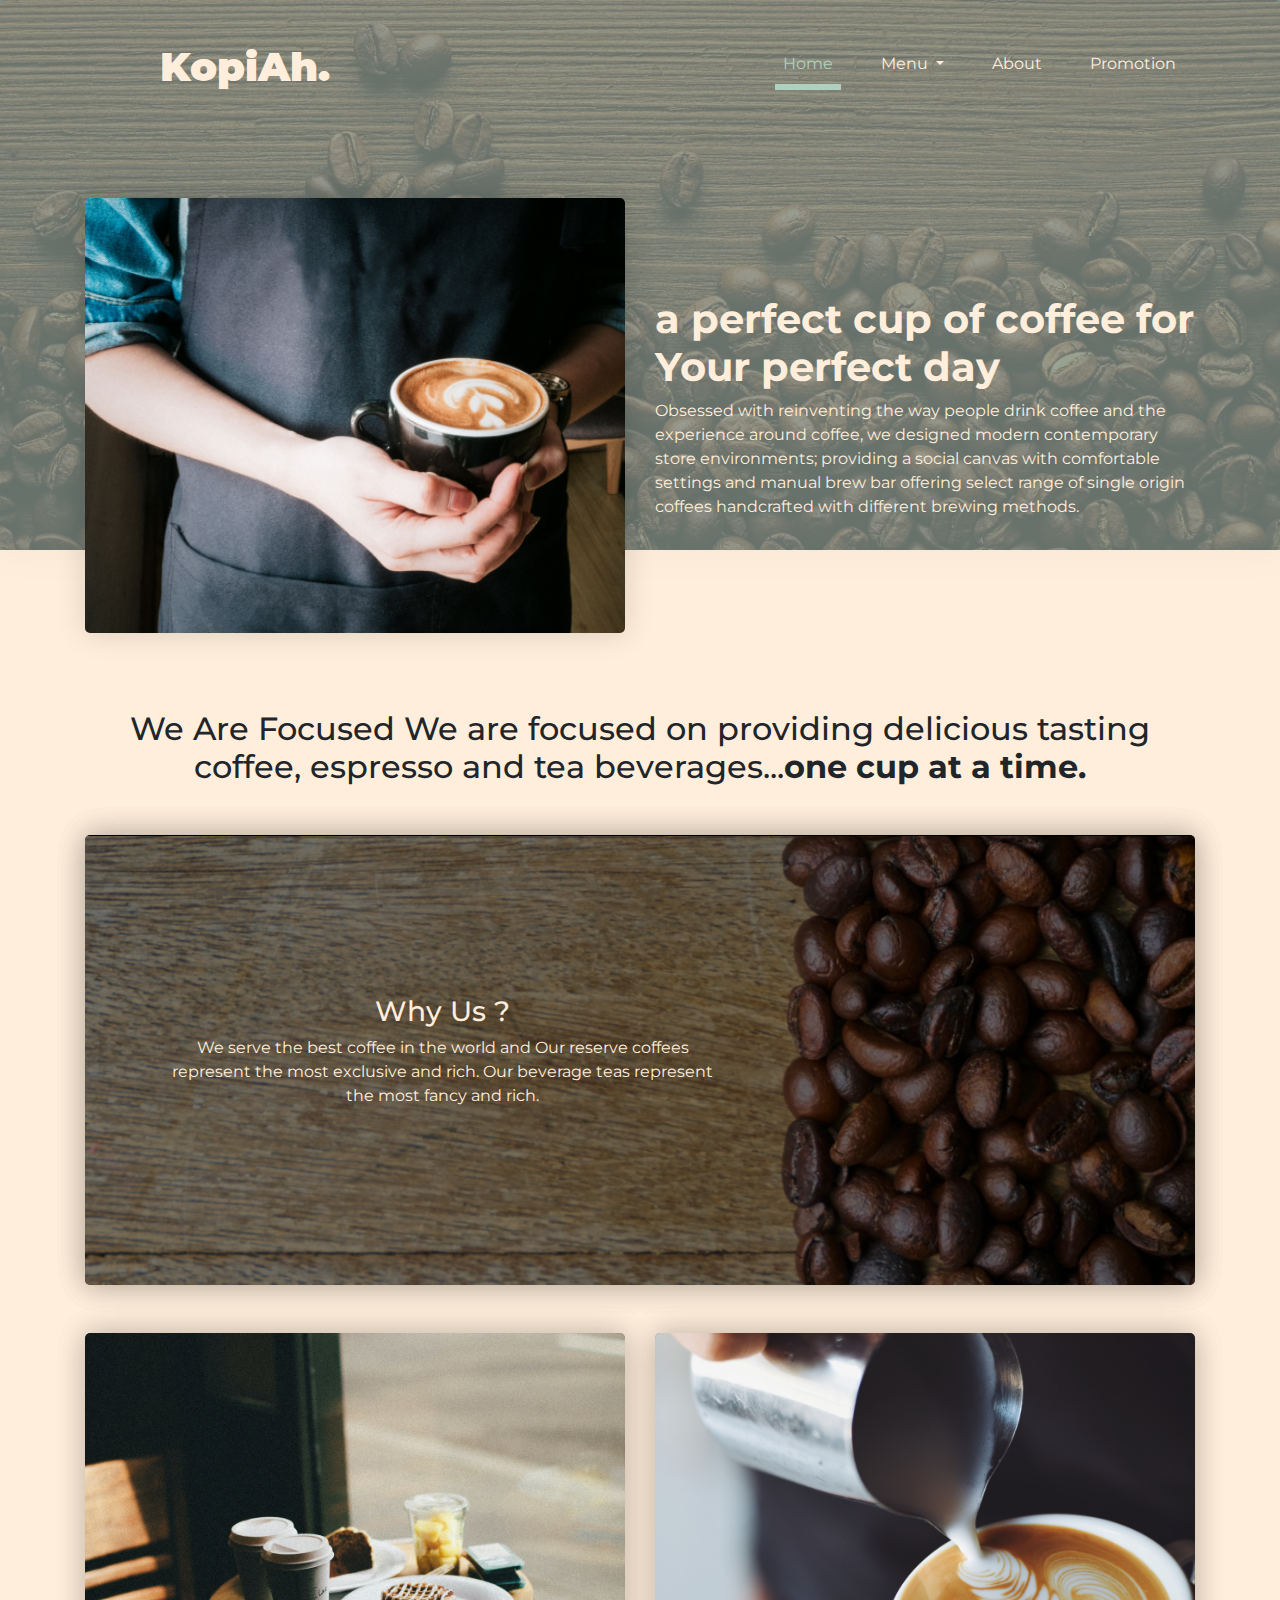
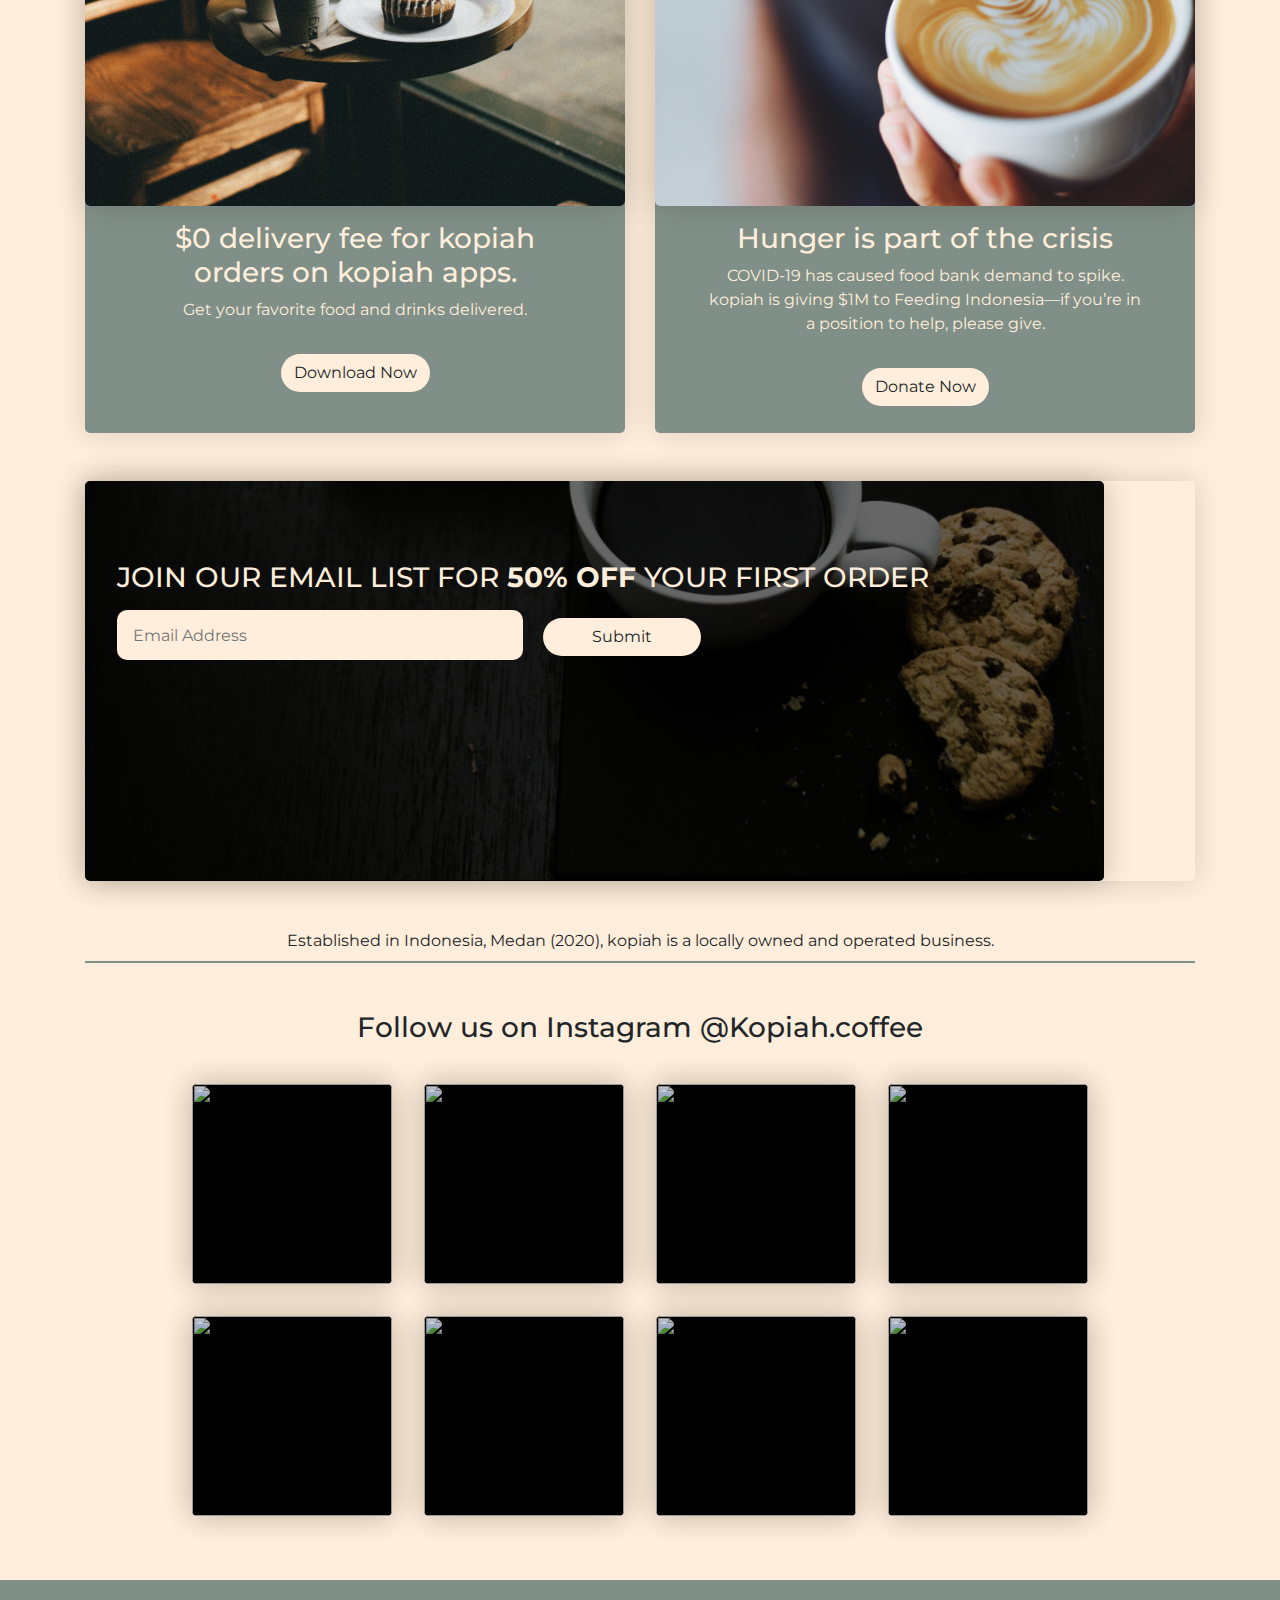
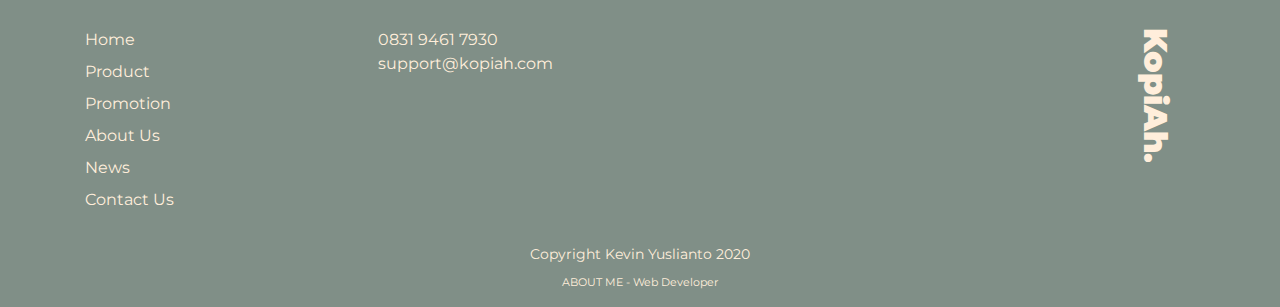
==== index.html @ e1c655a4 "initial commit" ====
<html>
    <head>
        <title>KopiAh</title>
         <script src="https://use.fontawesome.com/2a46727dc9.js"></script>
        <meta name="viewport" content="width=device-width, initial-scale=1.0">
        <link rel="stylesheet" href="https://stackpath.bootstrapcdn.com/bootstrap/4.3.1/css/bootstrap.min.css" integrity="sha384-ggOyR0iXCbMQv3Xipma34MD+dH/1fQ784/j6cY/iJTQUOhcWr7x9JvoRxT2MZw1T" crossorigin="anonymous">
        <script src="https://cdn.jsdelivr.net/npm/axios/dist/axios.min.js"></script>
        <script src="https://ajax.googleapis.com/ajax/libs/jquery/3.4.1/jquery.min.js"></script>
        <link href="https://fonts.googleapis.com/css2?family=Montserrat&display=swap" rel="stylesheet">
        <link rel='stylesheet' type="text/css" href="asset/style/style.css">
        <link rel='stylesheet' type="text/css" href="asset/style/animation.css">
     </head>
    
    <body>
    <header class="kopiah-header">
        <div class="kopiah-header">            
            <img src="asset/img/home%20(1).jpg" class="header-img kenburns-top">
        </div>
        
        <nav class="navbar navbar-expand-lg navbar-light">
          <a class="navbar-brand" href="index.html">KopiAh.</a>
          <button class="navbar-toggler" type="button" data-toggle="collapse" data-target="#navbarSupportedContent" aria-controls="navbarSupportedContent" aria-expanded="false" aria-label="Toggle navigation">
            <span class="navbar-toggler-icon"></span>
          </button>

          <div class="collapse navbar-collapse" id="navbarSupportedContent">
            <ul class="navbar-nav ml-auto">
              <li class="nav-item">
                <a class="nav-link active" href="index.html">Home</a>
              </li>
                <li class="nav-item dropdown">
                <a class="nav-link dropdown-toggle" href="#" id="navbarDropdownMenuLink" role="button" data-toggle="dropdown" aria-haspopup="true" aria-expanded="false">
                  Menu
                </a>
                <div class="dropdown-menu" aria-labelledby="navbarDropdownMenuLink" id="navCat">
                  <a class="dropdown-item" href="product.html">Other</a>
                </div>
              </li> 
              <li class="nav-item">
                <a class="nav-link" href="about.html">About</a>
              </li>              
              <li class="nav-item active">
                <a class="nav-link" href="promotion.html">Promotion</a>
              </li>
            </ul>
          </div>
        </nav>
        
        <div class="container headline">
            <div class="row">
                <div class="col-12 col-md-6 fade-in-left">
                    <img src="asset/img/home%20(2).png" width="100%" class="headline-img br">
                </div>
                <div class="col-12 col-md-6 headline-text fade-in-right">
                    <h1>a perfect cup of coffee for Your perfect day</h1>
                    <p>Obsessed with reinventing the way people drink coffee and the experience around coffee, we designed modern contemporary store environments; providing a social canvas with comfortable settings and manual brew bar offering select range of single origin coffees handcrafted with different brewing methods.</p>
                </div>
            </div>
        </div>
        
    </header>
        
        
    <main class="container-fluid home">
        
        <div class="container">
            
            <h2 class="text-center mb-5 fade-in-tl">We Are Focused We are focused on providing delicious tasting coffee, espresso and tea beverages...<b>one cup at a time.</b></h2>
            
            <div class="whyus br" id="nf">
                <div class="whyus-bg br">
                    <img src="asset/img/home%20(5).png" class="whyus-bg" width="">
                </div>                
                <div class="whyus-text">
                    <h3>Why Us ?</h3>
                    <p>We serve the best coffee in the world and Our reserve coffees represent the most exclusive and rich. Our beverage teas represent the most fancy and rich.</p>
                </div>
            </div>
            
            <div class="row text-center mt-5" id="nf">
                <div class="col-12 col-md-6">
                    <div class="promotion br">
                    <img src="asset/img/home%20(3).png" width="100%">
                    <div class="main-promo">
                        <h3>$0 delivery fee for kopiah orders on kopiah apps.</h3>
                        <p>Get your favorite food and drinks delivered.</p>
                        <button class="btn btnfull mt-3">Download Now</button>
                    </div>
                    </div>                    
                </div>
                <div class="col-12 col-md-6" id="nf">
                    <div class="promotion br">
                    <img src="asset/img/home%20(4).png" width="100%">
                    <div class="main-promo">
                        <h3>Hunger is part of the crisis</h3>
                        <p>COVID-19 has caused food bank demand to spike. kopiah is giving $1M to Feeding Indonesia—if you’re in a position to help, please give.</p>
                        <button class="btn btnfull mt-3">Donate Now</button>
                    </div>
                    </div>
                    
                </div>
            </div>
            
            <div class="newslatter mt-5 br" id="nf">
                <div class="newslatter-overlay br">
                    <img src="asset/img/home%20(6).png">
                </div>
                <div class="newslatter-main">
                    <h3>JOIN OUR EMAIL LIST FOR <b>50% OFF</b> YOUR FIRST ORDER</h3>
                    
                    <form class='newslatter-input mt-3'>
                        <input name='email' type="email" placeholder="Email Address" required>
                        <button class="btn btnfull px-5">Submit</button>
                    </form>
                    
                    <div class="medsos">
                        <a href="https://www.facebook.com/kevin.yuslianto"><i class="fa fa-facebook"></i></a>
                        <a href="https://www.instagram.com/kevinyus/"><i class="fa fa-instagram"></i></a>
                        <a href="mailto:kevinyusyus@gmail.com"><i class="fa fa-twitter"></i></a>                        
                    </div>
                </div>
            </div>
            
            <div class="short-story text-center mt-5" id="nf">
                <p class="m-0">Established in Indonesia, Medan (2020), kopiah is a locally owned and operated business.</p>
                <div class="dropdown-divider">
                </div>
            </div>
            
            <div class="ig-container mt-5" id="nf">
                <h3 class="text-center">Follow us on Instagram @Kopiah.coffee</h3>
                <div class="mt-4 ig-list-pic">
                    
                </div>                
            </div>
            
        </div>
    </main>
    
    <footer class="kopiah-footer">
        
        <div class="container">
            <div class="row">
                <div class="col-12 col-md-6">
                    <div class="row">
                        <div class="col-6">
                            <div class="footer-link">
                                <a href="index.html">Home</a>
                            </div>
                            <div class="footer-link">
                                <a href="product.html">Product</a>
                            </div>
                            <div class="footer-link">
                                <a href="promotion.html">Promotion</a>
                            </div>
                            <div class="footer-link">
                                <a href="about.html">About Us</a>
                            </div>
                            <div class="footer-link">
                                <a href="news.html">News</a>
                            </div>
                            <div class="footer-link">
                                <a href="contact.html">Contact Us</a>
                            </div>                            
                        </div>
                        <div class="col-6">
                            <div class="footer-contact">
                                <p><i class="fa fa-phone mr-2"></i>0831 9461 7930</p>
                                <p><i class="fa fa-envelope mr-2"></i>support@kopiah.com</p>
                            </div>
                        </div>                        
                        
                    </div>
                </div>
                <div class="col-12 col-md-6">
                    <div class="footer-brand">
                        <h1>KopiAh.</h1>
                    </div>
                </div>
            </div>
            <div class="copyright text-center mt-4">
                <p>Copyright Kevin Yuslianto 2020</p>
                <a href="me.html" class="me">ABOUT ME - Web Developer</a>
            </div>
        </div>
    </footer>
    <script src="asset/script/script.js"></script>
    <script src="https://code.jquery.com/jquery-3.3.1.slim.min.js" integrity="sha384-q8i/X+965DzO0rT7abK41JStQIAqVgRVzpbzo5smXKp4YfRvH+8abtTE1Pi6jizo" crossorigin="anonymous"></script>
    <script src="https://cdnjs.cloudflare.com/ajax/libs/popper.js/1.14.7/umd/popper.min.js" integrity="sha384-UO2eT0CpHqdSJQ6hJty5KVphtPhzWj9WO1clHTMGa3JDZwrnQq4sF86dIHNDz0W1" crossorigin="anonymous"></script>
    <script src="https://stackpath.bootstrapcdn.com/bootstrap/4.3.1/js/bootstrap.min.js" integrity="sha384-JjSmVgyd0p3pXB1rRibZUAYoIIy6OrQ6VrjIEaFf/nJGzIxFDsf4x0xIM+B07jRM" crossorigin="anonymous"></script>
    </body>
</html>
---- asset/style/style.css ----
:root {
    --red : #BA3B46;
    --cream : #FFEEDB;
    --light-green : #AFD0BF;
    --dark-green : #808F87;
    --cyan : #61C9AB;
}

@import url();
@font-face {
  font-family: 'Montserrat-Black';
  src : url('../font/Montserrat-Black.ttf')
}
body {
    font-family: 'Montserrat'
}
img {
    object-fit: cover;
}
.btnfull{
    background: var(--cream);
    border-radius: 53px;
}
.btnfull:hover{
    background-color: var(--cyan);
}
.br,img {
    box-shadow: 0px 0px 30px rgba(0, 0, 0, 0.15);
    border-radius: 5px;
}
.dropdown-divider{
    border: 1px solid #808F87;
}
/*HEAD Start*/
.dropdown-menu {
    background-color: var(--cream);
}
header.kopiah-header,img.header-img{
    height: 550px;
}
div.kopiah-header {
    height: 550px;
    background-color: var(--dark-green);
    position: absolute;
    
}
.header-img{
    width: 100%;
/*    object-fit: cover;*/
    opacity: 0.2;
}
nav.navbar {
    padding : 2rem 5rem 1rem 10rem;
}
.navbar-brand {
    font-family: 'Montserrat-Black';
    color: var(--cream)!important;
    font-size: 2.5rem;
}
.nav-item {
    margin : 0 1rem;
}
.nav-link {
    color: var(--cream)!important;
}
.nav-link:hover, .footer-link a:hover {
    transition-duration: 0.2s;
    color: var(--cyan)!important;
}
.nav-link.active{
    color: var(--light-green)!important;
    border-bottom: 6px solid #AFD0BF;
}
.title-text {
    position: absolute;
    width: 100%;
    text-align: right;
    font-family: 'Montserrat-Black';
    color: var(--cream);
    margin: auto;
    padding-right: 20rem;
    top: 10rem;
}
.title-text h1 {
    font-size: 10rem;
    margin-top: 5rem;
}
/*Head end*/


.container-fluid.home{
    padding-top: 10rem;
}
.container.headline {
    margin-top: 5rem;
}
main.container-fluid {
    background-color: var(--cream);
    padding-bottom: 3rem;
}

/*Headline*/
.headline-text {
    align-self: center;
    color: var(--cream);
}
.headline-text h1 {
    font-weight: bold;
}
/*Headline*/

/*Why us */
.whyus{
    position: relative;
}
.whyus,.whyus-bg{
    height: 450px;
}
div.whyus-bg{
    position: absolute;
    background-color: black;
}
img.whyus-bg{
    width: 100%;
    opacity: 0.5;
}
.whyus-text {
    margin-top: 10rem;
    margin-left: 5rem;
    position: absolute;
    color: var(--cream);
    text-align: center;
    width: 50%;
}
/*why us*/

/*promotion*/
.promotion {
    background: var(--dark-green);
    height: 700px;
}
.main-promo{
    color: var(--cream);
    padding: 1rem 3rem;
}
/*promotion*/

/*newlatter*/
.newslatter{
    color: var(--cream);
    position: relative;
}
.newslatter,.newslatter-overlay,.newslatter-overlay img{
    height: 400px;
}
div.newslatter-overlay,div.newslatter-main {
    position: absolute;
}
div.newslatter-overlay{
    background: #000000;
}
.newslatter-overlay img {
    opacity: 0.4;
    width: 100%;
}
.newslatter-main{
    margin-top: 5rem;
    margin-left: 2rem;
}
.newslatter-input input {
    padding: 0 1rem;
    margin-right: 1rem;
    height: 50px;
    border: 0;
    width: 50%;
    background: var(--cream);
    border-radius: 10px;
}
div.medsos{
    margin-top: 5rem;
}
.medsos a {
    margin-right: 2rem;
    color: var(--cream);
    font-size: 2rem;
}
.medsos a:hover{
    color: var(--red);
}
/*newlatter*/

/*IG*/
.ig-pic{
    background-color: black;
    position: relative;
}
.ig-pic,.ig-pic img {
    width: 200px;
    height: 200px;
}
.ig-pic img{
    position: absolute;
    opacity: 0.8;
}
.ig-pic img:hover {
    transition-duration: 0.5s;
    opacity: 0.5;
}
.ig-pic h3 {
    font-size: 2rem;
    width: 100%;
    text-align: center;
    color: var(--cream);
    position: absolute;
    bottom: 50%;
}
.ig-list-pic{
    display: flex;
    flex-wrap: wrap;
    justify-content: center;
}
/*IG*/

/*Footer start*/
.kopiah-footer{
    background-color: var(--dark-green);
    color : var(--cream);
    padding: 3rem 0 1rem 0;
}
.footer-link {
    margin-bottom: 0.5rem;
}
.footer-link a {
    color: var(--cream);
}
.footer-contact p {
    margin: 0;
}
.footer-brand h1{
    font-family: 'Montserrat-Black';
    font-size: 2rem;
    writing-mode : vertical-lr;
    float: right;
}
.copyright p{
    font-size: 0.9rem;
    margin: 0;
    margin-bottom: 0.5rem;
}
.me{
    margin-top: 0.5rem;
    font-size: 0.7rem;
    color: var(--cream);
}
/*Footer end*/

@media(max-width : 480px){
    .title-text h1 {
        display: none;
    }
    nav.navbar {
        padding: 1rem;
    }
    .container.headline{
        margin: 0;
    }
    .headline-img{
        display: none;
    }
}
---- asset/style/animation.css ----
.fade-in-tl {
    -webkit-animation: fade-in-tl 0.6s cubic-bezier(0.390, 0.575, 0.565, 1.000) both;
    animation: fade-in-tl 0.6s cubic-bezier(0.390, 0.575, 0.565, 1.000) both;
}

.focus-in-contract {
    -webkit-animation: focus-in-contract 0.7s cubic-bezier(0.250, 0.460, 0.450, 0.940) both;
    animation: focus-in-contract 0.7s cubic-bezier(0.250, 0.460, 0.450, 0.940) both;
}

.fade-in-left {
    animation: fade-in-left 0.6s cubic-bezier(0.390, 0.575, 0.565, 1.000) both;
}

.fade-in-right {
    animation: fade-in-right 0.6s cubic-bezier(0.390, 0.575, 0.565, 1.000) both;
}

.fade-in-fwd {
    animation: fade-in-fwd 1s cubic-bezier(0.390, 0.575, 0.565, 1.000) both;
}

@keyframes fade-in-fwd {
    0% {
        transform: translateZ(-80px);
        opacity: 0;
    }

    100% {
        transform: translateZ(0);
        opacity: 1;
    }
}

@keyframes fade-in-right {
    0% {
        transform: translateX(10rem);
        opacity: 0;
    }

    100% {
        transform: translateX(0);
        opacity: 1;
    }
}

@keyframes fade-in-left {
    0% {
        transform: translateX(-5rem);
        opacity: 0;
    }

    100% {
        transform: translateX(0);
        opacity: 1;
    }
}


@-webkit-keyframes fade-in-tl {
    0% {
        -webkit-transform: translateX(-50px) translateY(-50px);
        transform: translateX(-50px) translateY(-50px);
        opacity: 0;
    }

    100% {
        -webkit-transform: translateX(0) translateY(0);
        transform: translateX(0) translateY(0);
        opacity: 1;
    }
}

@keyframes fade-in-tl {
    0% {
        -webkit-transform: translateX(-50px) translateY(-50px);
        transform: translateX(-50px) translateY(-50px);
        opacity: 0;
    }

    100% {
        -webkit-transform: translateX(0) translateY(0);
        transform: translateX(0) translateY(0);
        opacity: 1;
    }
}

@-webkit-keyframes focus-in-contract {
    0% {
        letter-spacing: 1em;
        -webkit-filter: blur(12px);
        filter: blur(12px);
        opacity: 0;
    }

    100% {
        -webkit-filter: blur(0px);
        filter: blur(0px);
        opacity: 1;
    }
}

@keyframes focus-in-contract {
    0% {
        letter-spacing: 1em;
        -webkit-filter: blur(12px);
        filter: blur(12px);
        opacity: 0;
    }

    100% {
        -webkit-filter: blur(0px);
        filter: blur(0px);
        opacity: 1;
    }
}
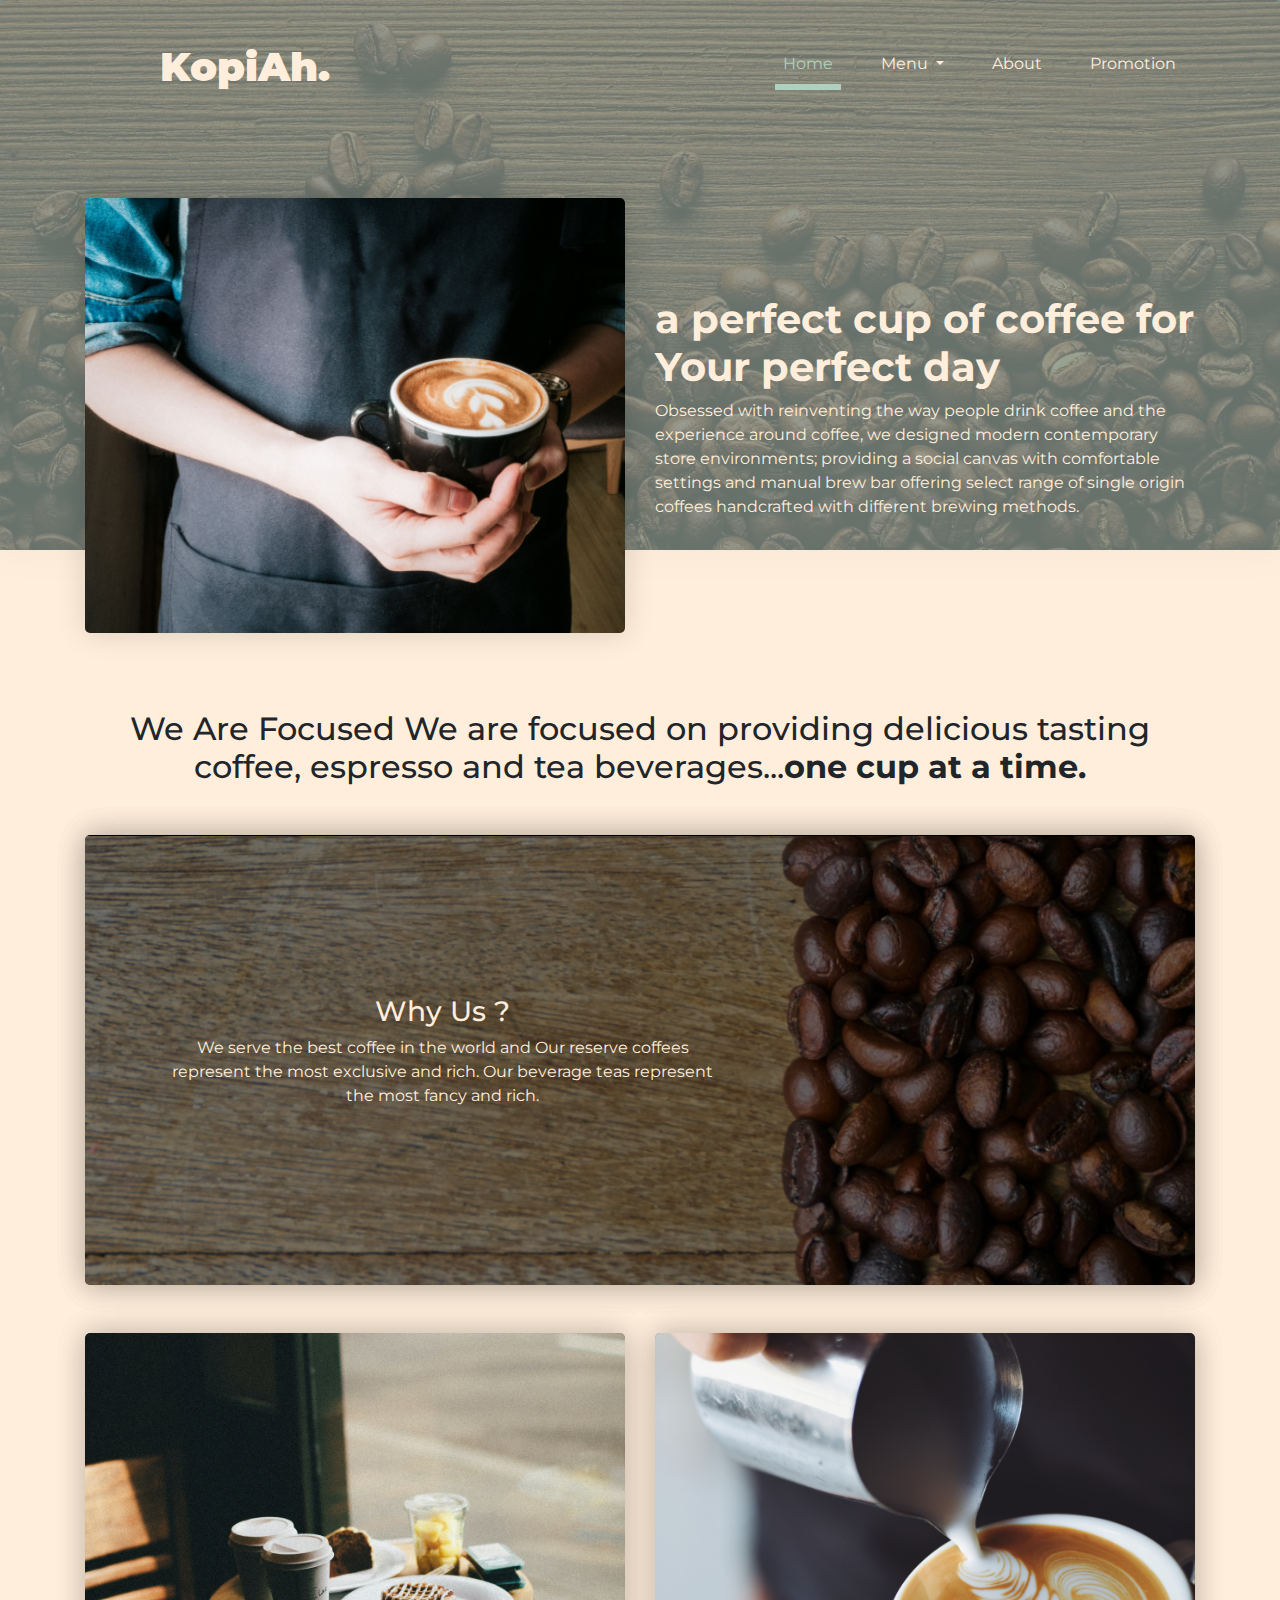
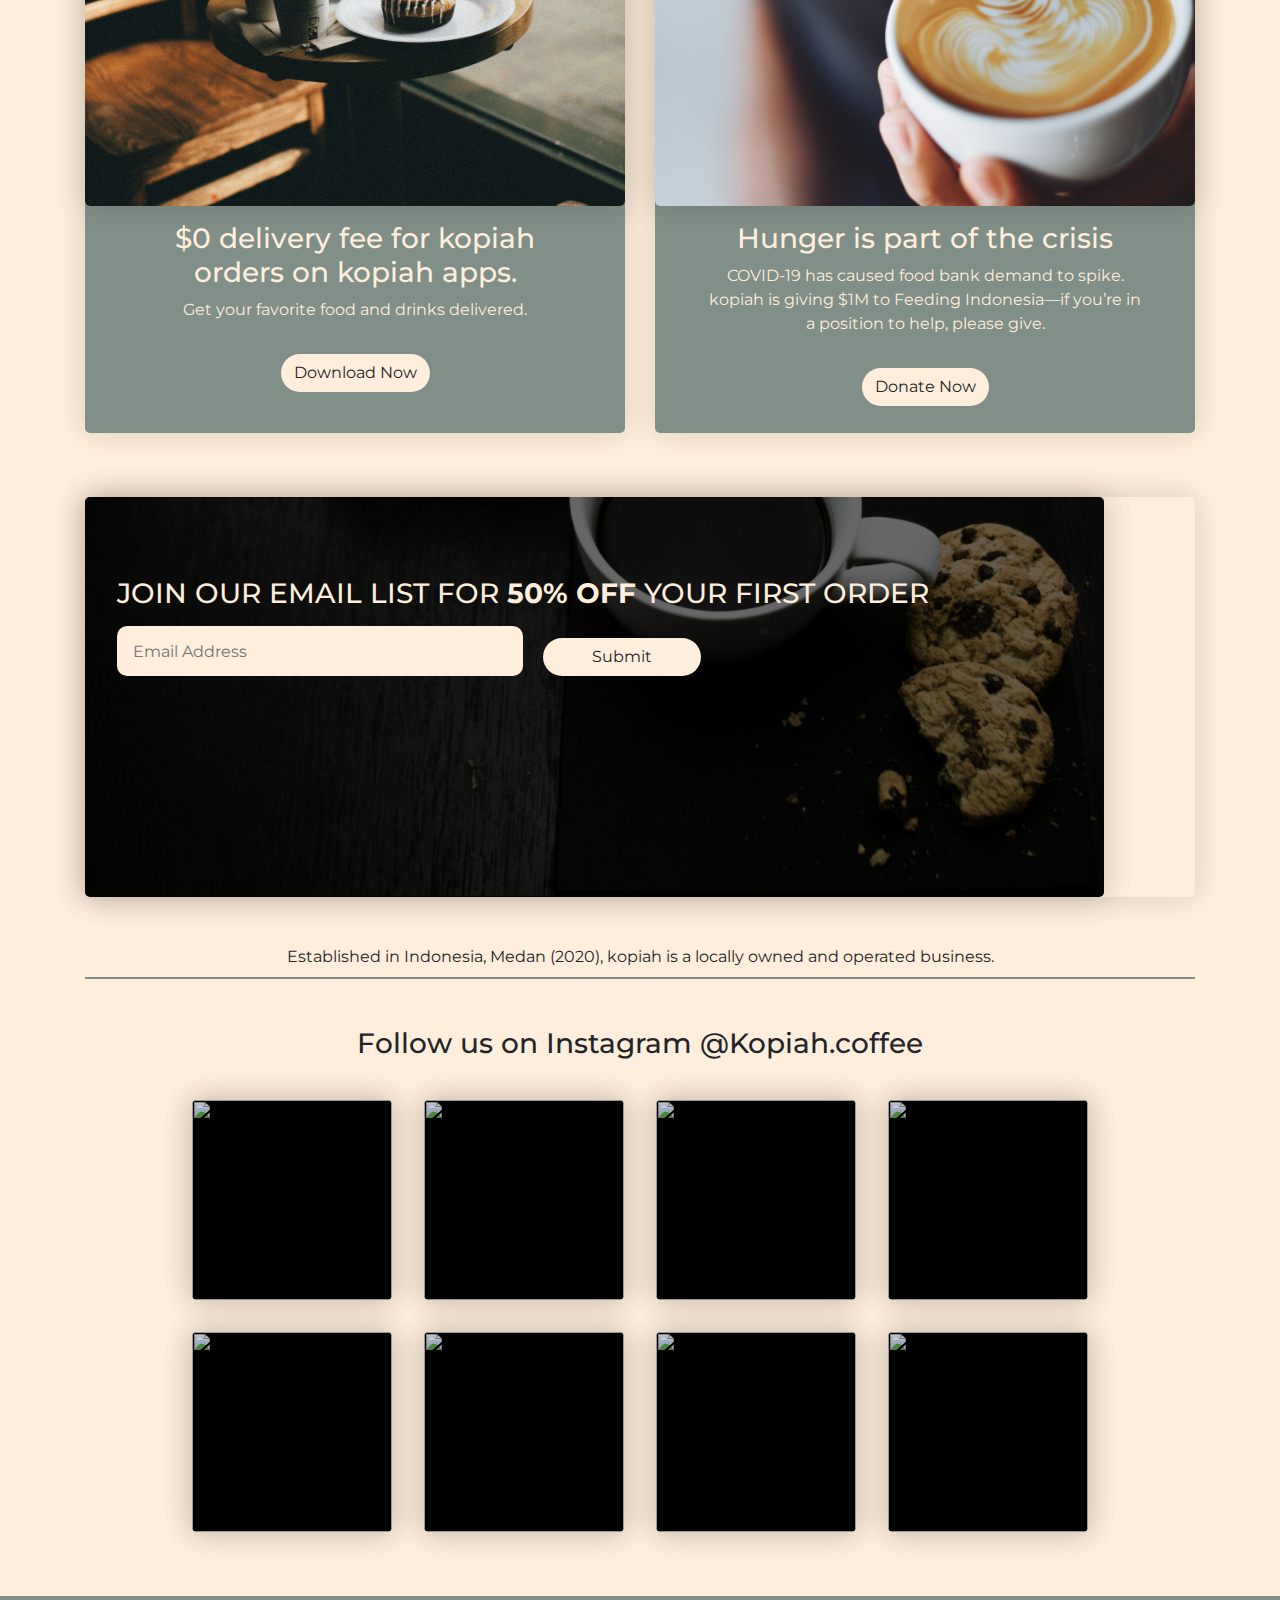
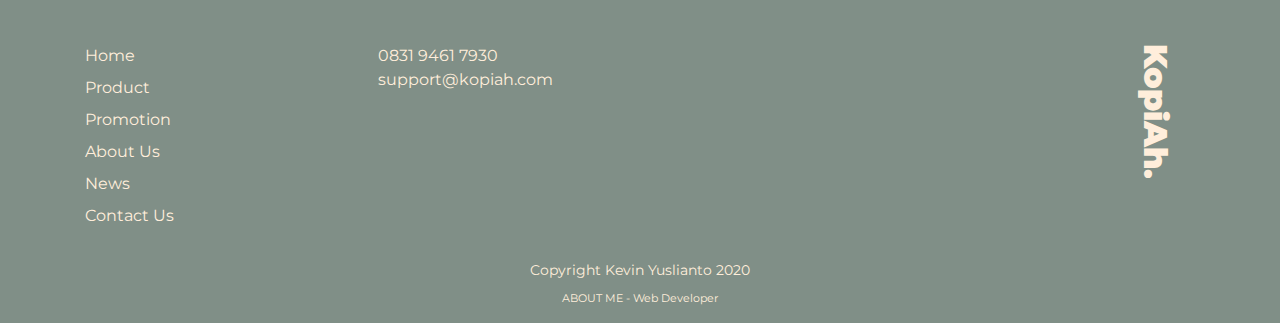
==== commit 52a0874f: "fix" ====
--- a/index.html
+++ b/index.html
@@ -1,51 +1,52 @@
 <html>
-    <head>
-        <title>KopiAh</title>
-         <script src="https://use.fontawesome.com/2a46727dc9.js"></script>
-        <meta name="viewport" content="width=device-width, initial-scale=1.0">
-        <link rel="stylesheet" href="https://stackpath.bootstrapcdn.com/bootstrap/4.3.1/css/bootstrap.min.css" integrity="sha384-ggOyR0iXCbMQv3Xipma34MD+dH/1fQ784/j6cY/iJTQUOhcWr7x9JvoRxT2MZw1T" crossorigin="anonymous">
-        <script src="https://cdn.jsdelivr.net/npm/axios/dist/axios.min.js"></script>
-        <script src="https://ajax.googleapis.com/ajax/libs/jquery/3.4.1/jquery.min.js"></script>
-        <link href="https://fonts.googleapis.com/css2?family=Montserrat&display=swap" rel="stylesheet">
-        <link rel='stylesheet' type="text/css" href="asset/style/style.css">
-        <link rel='stylesheet' type="text/css" href="asset/style/animation.css">
-     </head>
-    
-    <body>
+
+<head>
+    <title>KopiAh</title>
+    <script src="https://use.fontawesome.com/2a46727dc9.js"></script>
+    <meta name="viewport" content="width=device-width, initial-scale=1.0">
+    <link rel="stylesheet" href="https://stackpath.bootstrapcdn.com/bootstrap/4.3.1/css/bootstrap.min.css" integrity="sha384-ggOyR0iXCbMQv3Xipma34MD+dH/1fQ784/j6cY/iJTQUOhcWr7x9JvoRxT2MZw1T" crossorigin="anonymous">
+    <script src="https://cdn.jsdelivr.net/npm/axios/dist/axios.min.js"></script>
+    <script src="https://ajax.googleapis.com/ajax/libs/jquery/3.4.1/jquery.min.js"></script>
+    <link href="https://fonts.googleapis.com/css2?family=Montserrat&display=swap" rel="stylesheet">
+    <link rel='stylesheet' type="text/css" href="asset/style/style.css">
+    <link rel='stylesheet' type="text/css" href="asset/style/animation.css">
+</head>
+
+<body>
     <header class="kopiah-header">
-        <div class="kopiah-header">            
+        <div class="kopiah-header">
             <img src="asset/img/home%20(1).jpg" class="header-img kenburns-top">
         </div>
-        
+
         <nav class="navbar navbar-expand-lg navbar-light">
-          <a class="navbar-brand" href="index.html">KopiAh.</a>
-          <button class="navbar-toggler" type="button" data-toggle="collapse" data-target="#navbarSupportedContent" aria-controls="navbarSupportedContent" aria-expanded="false" aria-label="Toggle navigation">
-            <span class="navbar-toggler-icon"></span>
-          </button>
+            <a class="navbar-brand" href="index.html">KopiAh.</a>
+            <button class="navbar-toggler" type="button" data-toggle="collapse" data-target="#navbarSupportedContent" aria-controls="navbarSupportedContent" aria-expanded="false" aria-label="Toggle navigation">
+                <span class="navbar-toggler-icon"></span>
+            </button>
 
-          <div class="collapse navbar-collapse" id="navbarSupportedContent">
-            <ul class="navbar-nav ml-auto">
-              <li class="nav-item">
-                <a class="nav-link active" href="index.html">Home</a>
-              </li>
-                <li class="nav-item dropdown">
-                <a class="nav-link dropdown-toggle" href="#" id="navbarDropdownMenuLink" role="button" data-toggle="dropdown" aria-haspopup="true" aria-expanded="false">
-                  Menu
-                </a>
-                <div class="dropdown-menu" aria-labelledby="navbarDropdownMenuLink" id="navCat">
-                  <a class="dropdown-item" href="product.html">Other</a>
-                </div>
-              </li> 
-              <li class="nav-item">
-                <a class="nav-link" href="about.html">About</a>
-              </li>              
-              <li class="nav-item active">
-                <a class="nav-link" href="promotion.html">Promotion</a>
-              </li>
-            </ul>
-          </div>
+            <div class="collapse navbar-collapse" id="navbarSupportedContent">
+                <ul class="navbar-nav ml-auto">
+                    <li class="nav-item">
+                        <a class="nav-link active" href="index.html">Home</a>
+                    </li>
+                    <li class="nav-item dropdown">
+                        <a class="nav-link dropdown-toggle" href="#" id="navbarDropdownMenuLink" role="button" data-toggle="dropdown" aria-haspopup="true" aria-expanded="false">
+                            Menu
+                        </a>
+                        <div class="dropdown-menu" aria-labelledby="navbarDropdownMenuLink" id="navCat">
+                            <a class="dropdown-item" href="product.html">Other</a>
+                        </div>
+                    </li>
+                    <li class="nav-item">
+                        <a class="nav-link" href="about.html">About</a>
+                    </li>
+                    <li class="nav-item active">
+                        <a class="nav-link" href="promotion.html">Promotion</a>
+                    </li>
+                </ul>
+            </div>
         </nav>
-        
+
         <div class="container headline">
             <div class="row">
                 <div class="col-12 col-md-6 fade-in-left">
@@ -57,88 +58,88 @@
                 </div>
             </div>
         </div>
-        
+
     </header>
-        
-        
+
+
     <main class="container-fluid home">
-        
+
         <div class="container">
-            
+
             <h2 class="text-center mb-5 fade-in-tl">We Are Focused We are focused on providing delicious tasting coffee, espresso and tea beverages...<b>one cup at a time.</b></h2>
-            
+
             <div class="whyus br" id="nf">
                 <div class="whyus-bg br">
                     <img src="asset/img/home%20(5).png" class="whyus-bg" width="">
-                </div>                
+                </div>
                 <div class="whyus-text">
                     <h3>Why Us ?</h3>
                     <p>We serve the best coffee in the world and Our reserve coffees represent the most exclusive and rich. Our beverage teas represent the most fancy and rich.</p>
                 </div>
             </div>
-            
+
             <div class="row text-center mt-5" id="nf">
-                <div class="col-12 col-md-6">
+                <div class="col-12 col-md-6 mb-3">
                     <div class="promotion br">
-                    <img src="asset/img/home%20(3).png" width="100%">
-                    <div class="main-promo">
-                        <h3>$0 delivery fee for kopiah orders on kopiah apps.</h3>
-                        <p>Get your favorite food and drinks delivered.</p>
-                        <button class="btn btnfull mt-3">Download Now</button>
+                        <img src="asset/img/home%20(3).png" width="100%">
+                        <div class="main-promo">
+                            <h3>$0 delivery fee for kopiah orders on kopiah apps.</h3>
+                            <p>Get your favorite food and drinks delivered.</p>
+                            <a class="btn btnfull mt-3" href="https://www.apple.com/ios/app-store/" target="_blank">Download Now</a>
+                        </div>
                     </div>
-                    </div>                    
                 </div>
                 <div class="col-12 col-md-6" id="nf">
                     <div class="promotion br">
-                    <img src="asset/img/home%20(4).png" width="100%">
-                    <div class="main-promo">
-                        <h3>Hunger is part of the crisis</h3>
-                        <p>COVID-19 has caused food bank demand to spike. kopiah is giving $1M to Feeding Indonesia—if you’re in a position to help, please give.</p>
-                        <button class="btn btnfull mt-3">Donate Now</button>
+                        <img src="asset/img/home%20(4).png" width="100%">
+                        <div class="main-promo">
+                            <h3>Hunger is part of the crisis</h3>
+                            <p>COVID-19 has caused food bank demand to spike. kopiah is giving $1M to Feeding Indonesia—if you’re in a position to help, please give.</p>
+                            <a class="btn btnfull mt-3" href="https://kitabisa.com/" target="_blank">Donate Now</a>
+                        </div>
                     </div>
-                    </div>
-                    
+
                 </div>
             </div>
-            
+
             <div class="newslatter mt-5 br" id="nf">
                 <div class="newslatter-overlay br">
                     <img src="asset/img/home%20(6).png">
                 </div>
                 <div class="newslatter-main">
                     <h3>JOIN OUR EMAIL LIST FOR <b>50% OFF</b> YOUR FIRST ORDER</h3>
-                    
+
                     <form class='newslatter-input mt-3'>
                         <input name='email' type="email" placeholder="Email Address" required>
-                        <button class="btn btnfull px-5">Submit</button>
+                        <button class="btn btnfull px-5 mt-2">Submit</button>
                     </form>
-                    
+
                     <div class="medsos">
                         <a href="https://www.facebook.com/kevin.yuslianto"><i class="fa fa-facebook"></i></a>
                         <a href="https://www.instagram.com/kevinyus/"><i class="fa fa-instagram"></i></a>
-                        <a href="mailto:kevinyusyus@gmail.com"><i class="fa fa-twitter"></i></a>                        
+                        <a href="mailto:kevinyusyus@gmail.com"><i class="fa fa-twitter"></i></a>
                     </div>
                 </div>
             </div>
-            
+
             <div class="short-story text-center mt-5" id="nf">
                 <p class="m-0">Established in Indonesia, Medan (2020), kopiah is a locally owned and operated business.</p>
                 <div class="dropdown-divider">
                 </div>
             </div>
-            
+
             <div class="ig-container mt-5" id="nf">
                 <h3 class="text-center">Follow us on Instagram @Kopiah.coffee</h3>
                 <div class="mt-4 ig-list-pic">
-                    
-                </div>                
+
+                </div>
             </div>
-            
+
         </div>
     </main>
-    
+
     <footer class="kopiah-footer">
-        
+
         <div class="container">
             <div class="row">
                 <div class="col-12 col-md-6">
@@ -161,15 +162,15 @@
                             </div>
                             <div class="footer-link">
                                 <a href="contact.html">Contact Us</a>
-                            </div>                            
+                            </div>
                         </div>
                         <div class="col-6">
                             <div class="footer-contact">
                                 <p><i class="fa fa-phone mr-2"></i>0831 9461 7930</p>
                                 <p><i class="fa fa-envelope mr-2"></i>support@kopiah.com</p>
                             </div>
-                        </div>                        
-                        
+                        </div>
+
                     </div>
                 </div>
                 <div class="col-12 col-md-6">
@@ -184,9 +185,12 @@
             </div>
         </div>
     </footer>
-    <script src="asset/script/script.js"></script>
+    <script src="asset/script/script.js">
+
+    </script>
     <script src="https://code.jquery.com/jquery-3.3.1.slim.min.js" integrity="sha384-q8i/X+965DzO0rT7abK41JStQIAqVgRVzpbzo5smXKp4YfRvH+8abtTE1Pi6jizo" crossorigin="anonymous"></script>
     <script src="https://cdnjs.cloudflare.com/ajax/libs/popper.js/1.14.7/umd/popper.min.js" integrity="sha384-UO2eT0CpHqdSJQ6hJty5KVphtPhzWj9WO1clHTMGa3JDZwrnQq4sF86dIHNDz0W1" crossorigin="anonymous"></script>
     <script src="https://stackpath.bootstrapcdn.com/bootstrap/4.3.1/js/bootstrap.min.js" integrity="sha384-JjSmVgyd0p3pXB1rRibZUAYoIIy6OrQ6VrjIEaFf/nJGzIxFDsf4x0xIM+B07jRM" crossorigin="anonymous"></script>
-    </body>
-</html>+</body>
+
+</html>
--- a/asset/style/style.css
+++ b/asset/style/style.css
@@ -40,6 +40,7 @@
 }
 div.kopiah-header {
     height: 550px;
+    width: 100%;
     background-color: var(--dark-green);
     position: absolute;
     
@@ -177,7 +178,7 @@
     border-radius: 10px;
 }
 div.medsos{
-    margin-top: 5rem;
+    margin-top: 3rem;
 }
 .medsos a {
     margin-right: 2rem;
